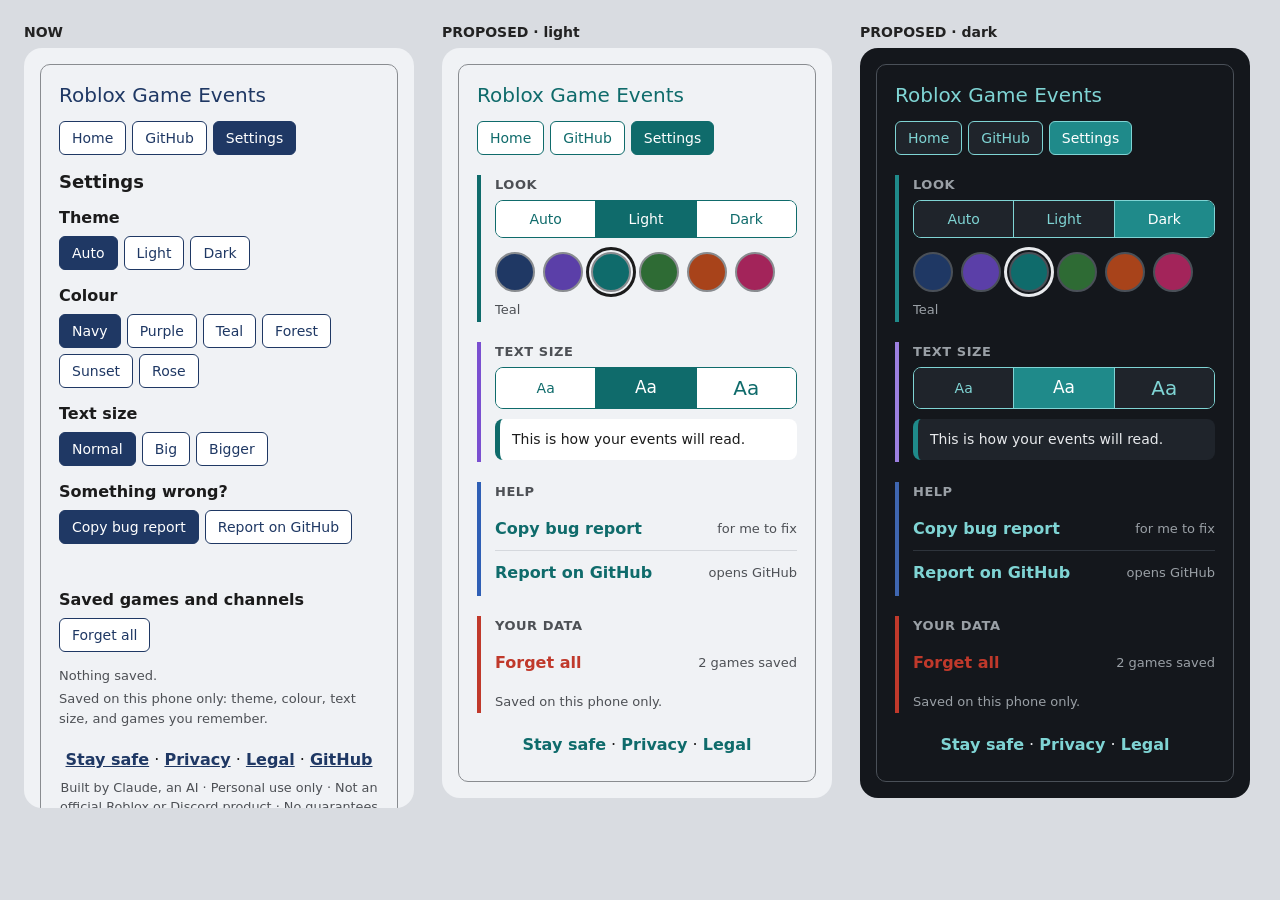
==== mockup/index.html @ 3a2db6b4 "Add Settings page mockup Co-Authored-By: Claude Sonnet 5.5 <noreply@anthropic.com> Claude-Session: h" ====
<!doctype html><meta charset=utf-8><link rel=stylesheet href=../site/home.css><link rel=stylesheet href=p.css>
<style>body{background:#d9dce1;font-family:system-ui;padding:24px;margin:0}
.g{display:flex;gap:28px;align-items:flex-start}.c{width:390px}.c>b{display:block;font:600 14px system-ui;margin:0 0 8px;color:#222}
.ph{background:var(--bg);border-radius:18px;padding:16px;color:var(--text)}
iframe{width:390px;height:760px;border:0;border-radius:18px}
.dk{--c-setup:#9C7FE0;--c-example:#3F66B0;--bg:#14171C;--text:#E8EAED;--muted:#9AA0A6;--accent:#1F8A8A;--link:#7FD4D4;--line:#4A5058;--field:#1F242B;--soft:#2E343C;color-scheme:dark}
.lt{--accent:#0F6B6B;--link:#0F6B6B}</style>
<div class=g>
<div class=c><b>NOW</b><iframe src="../site/settings.html"></iframe></div>
<div class=c><b>PROPOSED · light</b><div class="ph lt"><div class="card" style="margin:0"><h1>Roblox Game Events</h1>
<nav class="tabs main"><a class="tab">Home</a><a class="tab">GitHub</a><a class="tab on">Settings</a></nav>
<div class="s"><h3>Look</h3>
<div class="seg"><button>Auto</button><button class="on">Light</button><button class="">Dark</button></div>
<div class="sw2" style="margin-top:14px"><button style="background:#1F3864" class="" aria-label="Navy"></button><button style="background:#5B3FA8" class="" aria-label="Purple"></button><button style="background:#0F6B6B" class="on" aria-label="Teal"></button><button style="background:#2E6B34" class="" aria-label="Forest"></button><button style="background:#A8431A" class="" aria-label="Sunset"></button><button style="background:#A3245A" class="" aria-label="Rose"></button></div><p class="nm">Teal</p></div>
<div class="s c2"><h3>Text size</h3>
<div class="seg sz"><button style="font-size:.875rem">Aa</button><button class="on" style="font-size:1.0625rem">Aa</button><button style="font-size:1.25rem">Aa</button></div>
<p class="pre">This is how your events will read.</p></div>
<div class="s c3"><h3>Help</h3>
<div class="rw">Copy bug report<span>for me to fix</span></div>
<div class="rw">Report on GitHub<span>opens GitHub</span></div></div>
<div class="s c4"><h3>Your data</h3>
<div class="rw d">Forget all<span>2 games saved</span></div>
<p class="nm">Saved on this phone only.</p></div>
<p class="foot"><a>Stay safe</a> · <a>Privacy</a> · <a>Legal</a></p></div></div></div>
<div class=c><b>PROPOSED · dark</b><div class="ph dk"><div class="card" style="margin:0"><h1>Roblox Game Events</h1>
<nav class="tabs main"><a class="tab">Home</a><a class="tab">GitHub</a><a class="tab on">Settings</a></nav>
<div class="s"><h3>Look</h3>
<div class="seg"><button>Auto</button><button class="">Light</button><button class="on">Dark</button></div>
<div class="sw2" style="margin-top:14px"><button style="background:#1F3864" class="" aria-label="Navy"></button><button style="background:#5B3FA8" class="" aria-label="Purple"></button><button style="background:#0F6B6B" class="on" aria-label="Teal"></button><button style="background:#2E6B34" class="" aria-label="Forest"></button><button style="background:#A8431A" class="" aria-label="Sunset"></button><button style="background:#A3245A" class="" aria-label="Rose"></button></div><p class="nm">Teal</p></div>
<div class="s c2"><h3>Text size</h3>
<div class="seg sz"><button style="font-size:.875rem">Aa</button><button class="on" style="font-size:1.0625rem">Aa</button><button style="font-size:1.25rem">Aa</button></div>
<p class="pre">This is how your events will read.</p></div>
<div class="s c3"><h3>Help</h3>
<div class="rw">Copy bug report<span>for me to fix</span></div>
<div class="rw">Report on GitHub<span>opens GitHub</span></div></div>
<div class="s c4"><h3>Your data</h3>
<div class="rw d">Forget all<span>2 games saved</span></div>
<p class="nm">Saved on this phone only.</p></div>
<p class="foot"><a>Stay safe</a> · <a>Privacy</a> · <a>Legal</a></p></div></div></div></div>
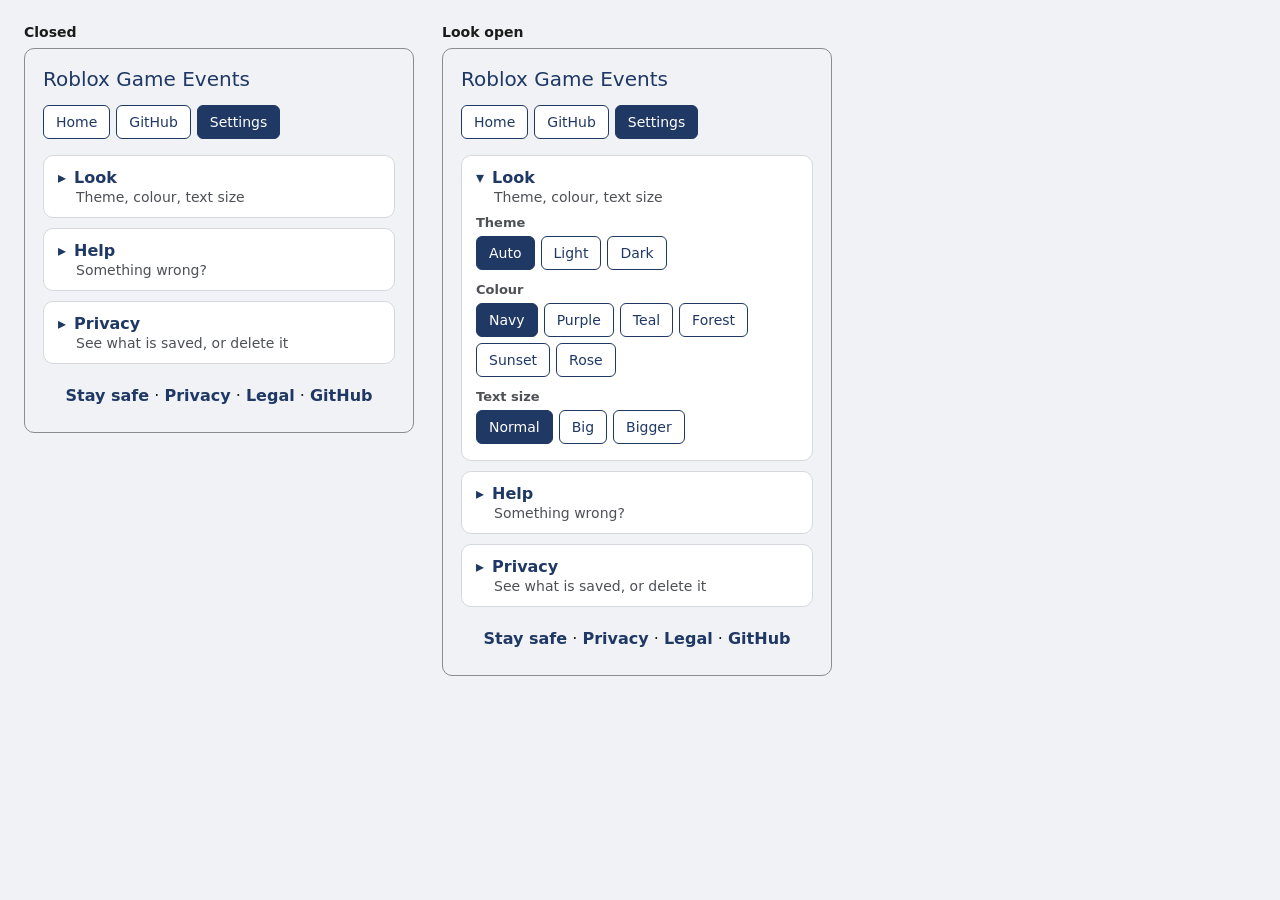
==== commit a2dfc959: "Settings mockup: copy Fishing Cat layout Co-Authored-By: Claude Sonnet 5.5 <noreply@anthropic.com> C" ====
--- a/mockup/index.html
+++ b/mockup/index.html
@@ -1,39 +1,17 @@
-<!doctype html><meta charset=utf-8><link rel=stylesheet href=../site/home.css><link rel=stylesheet href=p.css>
-<style>body{background:#d9dce1;font-family:system-ui;padding:24px;margin:0}
-.g{display:flex;gap:28px;align-items:flex-start}.c{width:390px}.c>b{display:block;font:600 14px system-ui;margin:0 0 8px;color:#222}
-.ph{background:var(--bg);border-radius:18px;padding:16px;color:var(--text)}
-iframe{width:390px;height:760px;border:0;border-radius:18px}
-.dk{--c-setup:#9C7FE0;--c-example:#3F66B0;--bg:#14171C;--text:#E8EAED;--muted:#9AA0A6;--accent:#1F8A8A;--link:#7FD4D4;--line:#4A5058;--field:#1F242B;--soft:#2E343C;color-scheme:dark}
-.lt{--accent:#0F6B6B;--link:#0F6B6B}</style>
-<div class=g>
-<div class=c><b>NOW</b><iframe src="../site/settings.html"></iframe></div>
-<div class=c><b>PROPOSED · light</b><div class="ph lt"><div class="card" style="margin:0"><h1>Roblox Game Events</h1>
-<nav class="tabs main"><a class="tab">Home</a><a class="tab">GitHub</a><a class="tab on">Settings</a></nav>
-<div class="s"><h3>Look</h3>
-<div class="seg"><button>Auto</button><button class="on">Light</button><button class="">Dark</button></div>
-<div class="sw2" style="margin-top:14px"><button style="background:#1F3864" class="" aria-label="Navy"></button><button style="background:#5B3FA8" class="" aria-label="Purple"></button><button style="background:#0F6B6B" class="on" aria-label="Teal"></button><button style="background:#2E6B34" class="" aria-label="Forest"></button><button style="background:#A8431A" class="" aria-label="Sunset"></button><button style="background:#A3245A" class="" aria-label="Rose"></button></div><p class="nm">Teal</p></div>
-<div class="s c2"><h3>Text size</h3>
-<div class="seg sz"><button style="font-size:.875rem">Aa</button><button class="on" style="font-size:1.0625rem">Aa</button><button style="font-size:1.25rem">Aa</button></div>
-<p class="pre">This is how your events will read.</p></div>
-<div class="s c3"><h3>Help</h3>
-<div class="rw">Copy bug report<span>for me to fix</span></div>
-<div class="rw">Report on GitHub<span>opens GitHub</span></div></div>
-<div class="s c4"><h3>Your data</h3>
-<div class="rw d">Forget all<span>2 games saved</span></div>
-<p class="nm">Saved on this phone only.</p></div>
-<p class="foot"><a>Stay safe</a> · <a>Privacy</a> · <a>Legal</a></p></div></div></div>
-<div class=c><b>PROPOSED · dark</b><div class="ph dk"><div class="card" style="margin:0"><h1>Roblox Game Events</h1>
-<nav class="tabs main"><a class="tab">Home</a><a class="tab">GitHub</a><a class="tab on">Settings</a></nav>
-<div class="s"><h3>Look</h3>
-<div class="seg"><button>Auto</button><button class="">Light</button><button class="on">Dark</button></div>
-<div class="sw2" style="margin-top:14px"><button style="background:#1F3864" class="" aria-label="Navy"></button><button style="background:#5B3FA8" class="" aria-label="Purple"></button><button style="background:#0F6B6B" class="on" aria-label="Teal"></button><button style="background:#2E6B34" class="" aria-label="Forest"></button><button style="background:#A8431A" class="" aria-label="Sunset"></button><button style="background:#A3245A" class="" aria-label="Rose"></button></div><p class="nm">Teal</p></div>
-<div class="s c2"><h3>Text size</h3>
-<div class="seg sz"><button style="font-size:.875rem">Aa</button><button class="on" style="font-size:1.0625rem">Aa</button><button style="font-size:1.25rem">Aa</button></div>
-<p class="pre">This is how your events will read.</p></div>
-<div class="s c3"><h3>Help</h3>
-<div class="rw">Copy bug report<span>for me to fix</span></div>
-<div class="rw">Report on GitHub<span>opens GitHub</span></div></div>
-<div class="s c4"><h3>Your data</h3>
-<div class="rw d">Forget all<span>2 games saved</span></div>
-<p class="nm">Saved on this phone only.</p></div>
-<p class="foot"><a>Stay safe</a> · <a>Privacy</a> · <a>Legal</a></p></div></div></div></div>+<!doctype html><meta charset=utf-8><link rel=stylesheet href=../site/home.css><link rel=stylesheet href=c.css>
+<style>body{padding:24px;display:flex;gap:28px;align-items:flex-start}.c{width:390px}.c>b{display:block;font:600 14px system-ui;margin:0 0 8px}</style>
+<div class=c><b>Closed</b><div class="card" style="margin:0"><h1>Roblox Game Events</h1><nav class="tabs main"><a class="tab">Home</a><a class="tab">GitHub</a><a class="tab on">Settings</a></nav>
+<details class="hc"><summary>Look<small>Theme, colour, text size</small></summary>
+<div class="l">Theme</div><div class="tabs"><button class="tab on">Auto</button><button class="tab">Light</button><button class="tab">Dark</button></div>
+<div class="l">Colour</div><div class="tabs"><button class="tab on">Navy</button><button class="tab">Purple</button><button class="tab">Teal</button><button class="tab">Forest</button><button class="tab">Sunset</button><button class="tab">Rose</button></div>
+<div class="l">Text size</div><div class="tabs"><button class="tab on">Normal</button><button class="tab">Big</button><button class="tab">Bigger</button></div></details>
+<details class="hc"><summary>Help<small>Something wrong?</small></summary></details>
+<details class="hc"><summary>Privacy<small>See what is saved, or delete it</small></summary></details>
+<p class="foot"><a>Stay safe</a> &middot; <a>Privacy</a> &middot; <a>Legal</a> &middot; <a>GitHub</a></p></div></div><div class=c><b>Look open</b><div class="card" style="margin:0"><h1>Roblox Game Events</h1><nav class="tabs main"><a class="tab">Home</a><a class="tab">GitHub</a><a class="tab on">Settings</a></nav>
+<details class="hc" open><summary>Look<small>Theme, colour, text size</small></summary>
+<div class="l">Theme</div><div class="tabs"><button class="tab on">Auto</button><button class="tab">Light</button><button class="tab">Dark</button></div>
+<div class="l">Colour</div><div class="tabs"><button class="tab on">Navy</button><button class="tab">Purple</button><button class="tab">Teal</button><button class="tab">Forest</button><button class="tab">Sunset</button><button class="tab">Rose</button></div>
+<div class="l">Text size</div><div class="tabs"><button class="tab on">Normal</button><button class="tab">Big</button><button class="tab">Bigger</button></div></details>
+<details class="hc"><summary>Help<small>Something wrong?</small></summary></details>
+<details class="hc"><summary>Privacy<small>See what is saved, or delete it</small></summary></details>
+<p class="foot"><a>Stay safe</a> &middot; <a>Privacy</a> &middot; <a>Legal</a> &middot; <a>GitHub</a></p></div></div>
